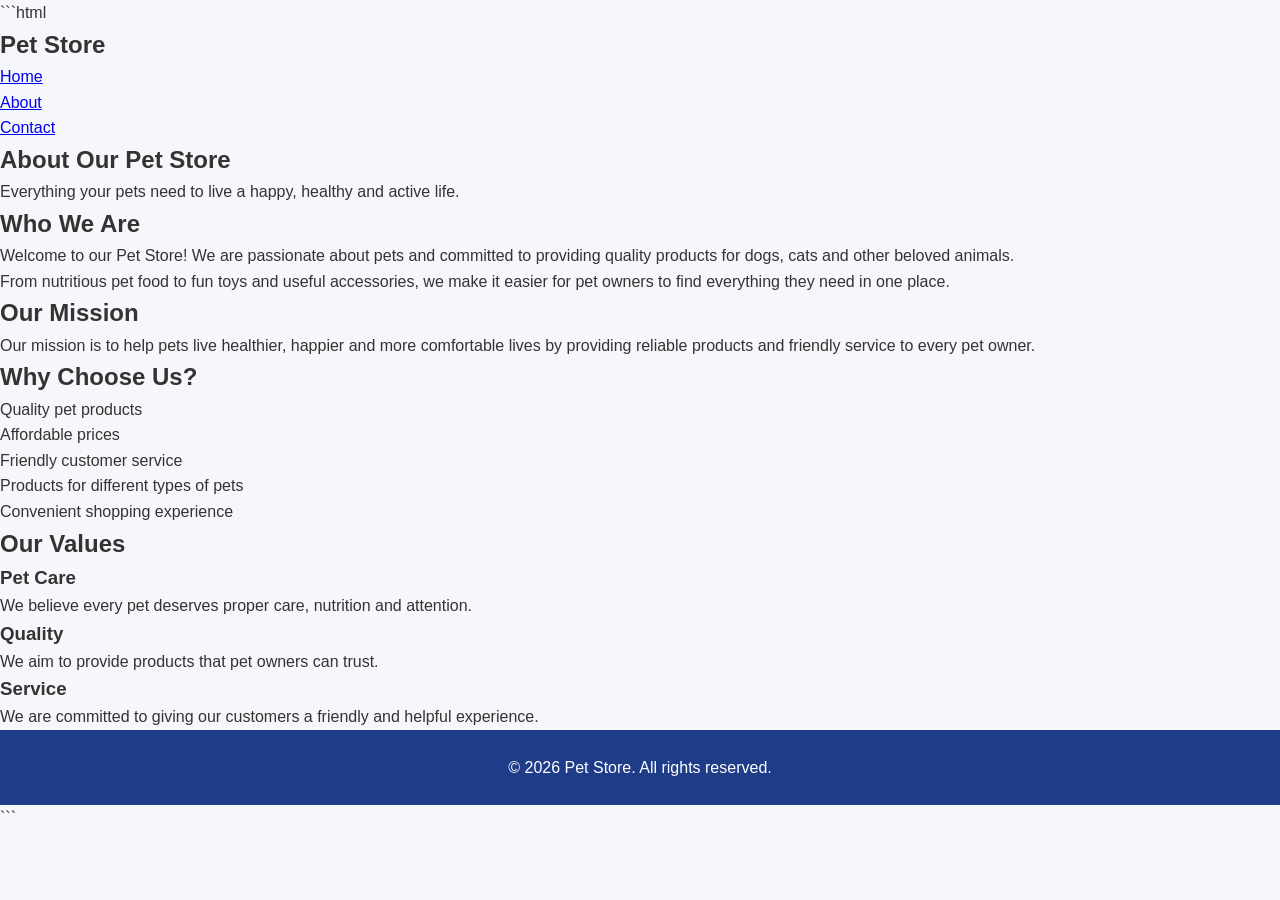
==== about.html @ a872641d "added about.html" ====
```html
<!DOCTYPE html>
<html lang="en">
<head>
    <meta charset="UTF-8">
    <meta name="viewport" content="width=device-width, initial-scale=1.0">
    <title>About Us - Pet Store</title>
    <link rel="stylesheet" href="style.css">
</head>

<body>

    <header>
        <nav>
            <h1>Pet Store</h1>

            <ul>
                <li><a href="index.html">Home</a></li>
                <li><a href="about.html">About</a></li>
                <li><a href="contact.html">Contact</a></li>
            </ul>
        </nav>
    </header>

    <main>

        <section class="about-hero">
            <h2>About Our Pet Store</h2>
            <p>
                Everything your pets need to live a happy, healthy and active life.
            </p>
        </section>

        <section class="about-content">

            <div class="about-card">
                <h2>Who We Are</h2>
                <p>
                    Welcome to our Pet Store! We are passionate about pets and
                    committed to providing quality products for dogs, cats and
                    other beloved animals.
                </p>

                <p>
                    From nutritious pet food to fun toys and useful accessories,
                    we make it easier for pet owners to find everything they
                    need in one place.
                </p>
            </div>

            <div class="about-card">
                <h2>Our Mission</h2>
                <p>
                    Our mission is to help pets live healthier, happier and more
                    comfortable lives by providing reliable products and friendly
                    service to every pet owner.
                </p>
            </div>

            <div class="about-card">
                <h2>Why Choose Us?</h2>

                <ul>
                    <li>Quality pet products</li>
                    <li>Affordable prices</li>
                    <li>Friendly customer service</li>
                    <li>Products for different types of pets</li>
                    <li>Convenient shopping experience</li>
                </ul>
            </div>

        </section>

        <section class="about-values">
            <h2>Our Values</h2>

            <div class="values-container">

                <div class="value-card">
                    <h3>Pet Care</h3>
                    <p>
                        We believe every pet deserves proper care, nutrition
                        and attention.
                    </p>
                </div>

                <div class="value-card">
                    <h3>Quality</h3>
                    <p>
                        We aim to provide products that pet owners can trust.
                    </p>
                </div>

                <div class="value-card">
                    <h3>Service</h3>
                    <p>
                        We are committed to giving our customers a friendly
                        and helpful experience.
                    </p>
                </div>

            </div>
        </section>

    </main>

    <footer>
        <p>&copy; 2026 Pet Store. All rights reserved.</p>
    </footer>

</body>
</html>
```
---- style.css ----
/* General Styles */

* {
    margin: 0;
    padding: 0;
    box-sizing: border-box;
}

body {
    font-family: Arial, sans-serif;
    line-height: 1.6;
    background-color: #f5f7fa;
    color: #333;
}


/* Navbar */

.navbar {
    display: flex;
    justify-content: space-between;
    align-items: center;

    padding: 18px 8%;

    background-color: #1f3c88;
    color: white;

    box-shadow: 0 3px 10px rgba(0, 0, 0, 0.15);
}


/* Store Name */

.navbar h1 {
    margin: 0;
    font-size: 28px;
    color: white;
    font-family:'Times New Roman', Times, serif;
}


/* Navigation Links */

.nav-links {
    display: flex;
    align-items: center;

    gap: 8px;

    list-style: none;
    margin: 0;
    padding: 0;
}


/* Individual Links */

.nav-links a {
    display: block;

    padding: 10px 18px;

    color: white;
    text-decoration: none;

    font-size: 16px;
    font-weight: 600;

    border-radius: 25px;

    transition: all 0.3s ease;
}


/* Hover Effect */

.nav-links a:hover {
    background-color: #ffd166;
    color: #1f3c88;

    transform: translateY(-2px);
}


/* Mobile */

@media (max-width: 768px) {

    .navbar {
        flex-direction: column;
        gap: 15px;
        text-align: center;
    }

    .nav-links {
        flex-wrap: wrap;
        justify-content: center;
    }
}



/* Hero Section */

.hero {
    min-height: 550px;
    display: flex;
    justify-content: center;
    align-items: center;
    text-align: center;
    padding: 40px 20px;

    background:
        linear-gradient(rgba(31, 60, 136, 0.75), rgba(31, 60, 136, 0.75)),
        url("https://images.unsplash.com/photo-1450778869180-41d0601e046e?auto=format&fit=crop&w=1600&q=80");

    background-size: cover;
    background-position: center;
    background-attachment: fixed;

    color: white;
}

.hero-content {
    max-width: 750px;
    animation: heroAppear 1s ease-out;
}

.hero h2 {
    font-size: 52px;
    margin-bottom: 20px;
    color: white;
}

.hero p {
    font-size: 19px;
    margin-bottom: 30px;
    color: #f1f5f9;
}

.hero .button {
    background-color: #ffd166;
    color: #1f3c88;
}

.hero .button:hover {
    background-color: white;
    color: #1f3c88;
    transform: translateY(-4px);
}


/* Hero Animation */

@keyframes heroAppear {
    from {
        opacity: 0;
        transform: translateY(25px);
    }

    to {
        opacity: 1;
        transform: translateY(0);
    }
}


/* Buttons */

.button {
    display: inline-block;
    padding: 12px 25px;
    background-color: #1f3c88;
    color: white;
    text-decoration: none;
    border-radius: 6px;
    font-weight: bold;
}

.button:hover {
    background-color: #162d66;
}


/* Services Section */

.services {
    padding: 80px 8%;
    text-align: center;
    background-color: #f5f7fa;
}

.services h2 {
    font-size: 36px;
    margin-bottom: 40px;
    color: #1f3c88;
}

.service-container {
    display: flex;
    justify-content: center;
    gap: 30px;
    flex-wrap: wrap;
}

.service-card {
    background-color: white;
    width: 300px;
    padding: 35px 25px;
    border-radius: 15px;

    box-shadow: 0 5px 15px rgba(0, 0, 0, 0.08);

    transition: transform 0.3s ease, box-shadow 0.3s ease;
}

.service-card:hover {
    transform: translateY(-8px);

    box-shadow: 0 12px 25px rgba(0, 0, 0, 0.15);
}

.service-card h3 {
    font-size: 22px;
    margin-bottom: 15px;
    color: #1f3c88;
}

.service-card p {
    color: #555;
    line-height: 1.7;
}

/* Contact Section */

.contact {
    padding: 70px 8%;
    text-align: center;
    background-color: #e8eef9;
}

.contact>p {
    margin-bottom: 25px;
    
}

.contact-info {
    margin-bottom: 30px;
}

.contact-info p {
    margin: 8px 0;
}


/* Footer */

footer {
    padding: 25px;
    text-align: center;
    background-color: #1f3c88;
    color: white;
}


/* Mobile Design */

@media (max-width: 768px) {

    .navbar {
        flex-direction: column;
        gap: 15px;
    }

    .nav-links {
        gap: 15px;
    }

    .hero h2 {
        font-size: 36px;
    }

    .service-container {
        flex-direction: column;
        align-items: center;
    }

    .service-card {
        width: 90%;
        max-width: 350px;
    }
}
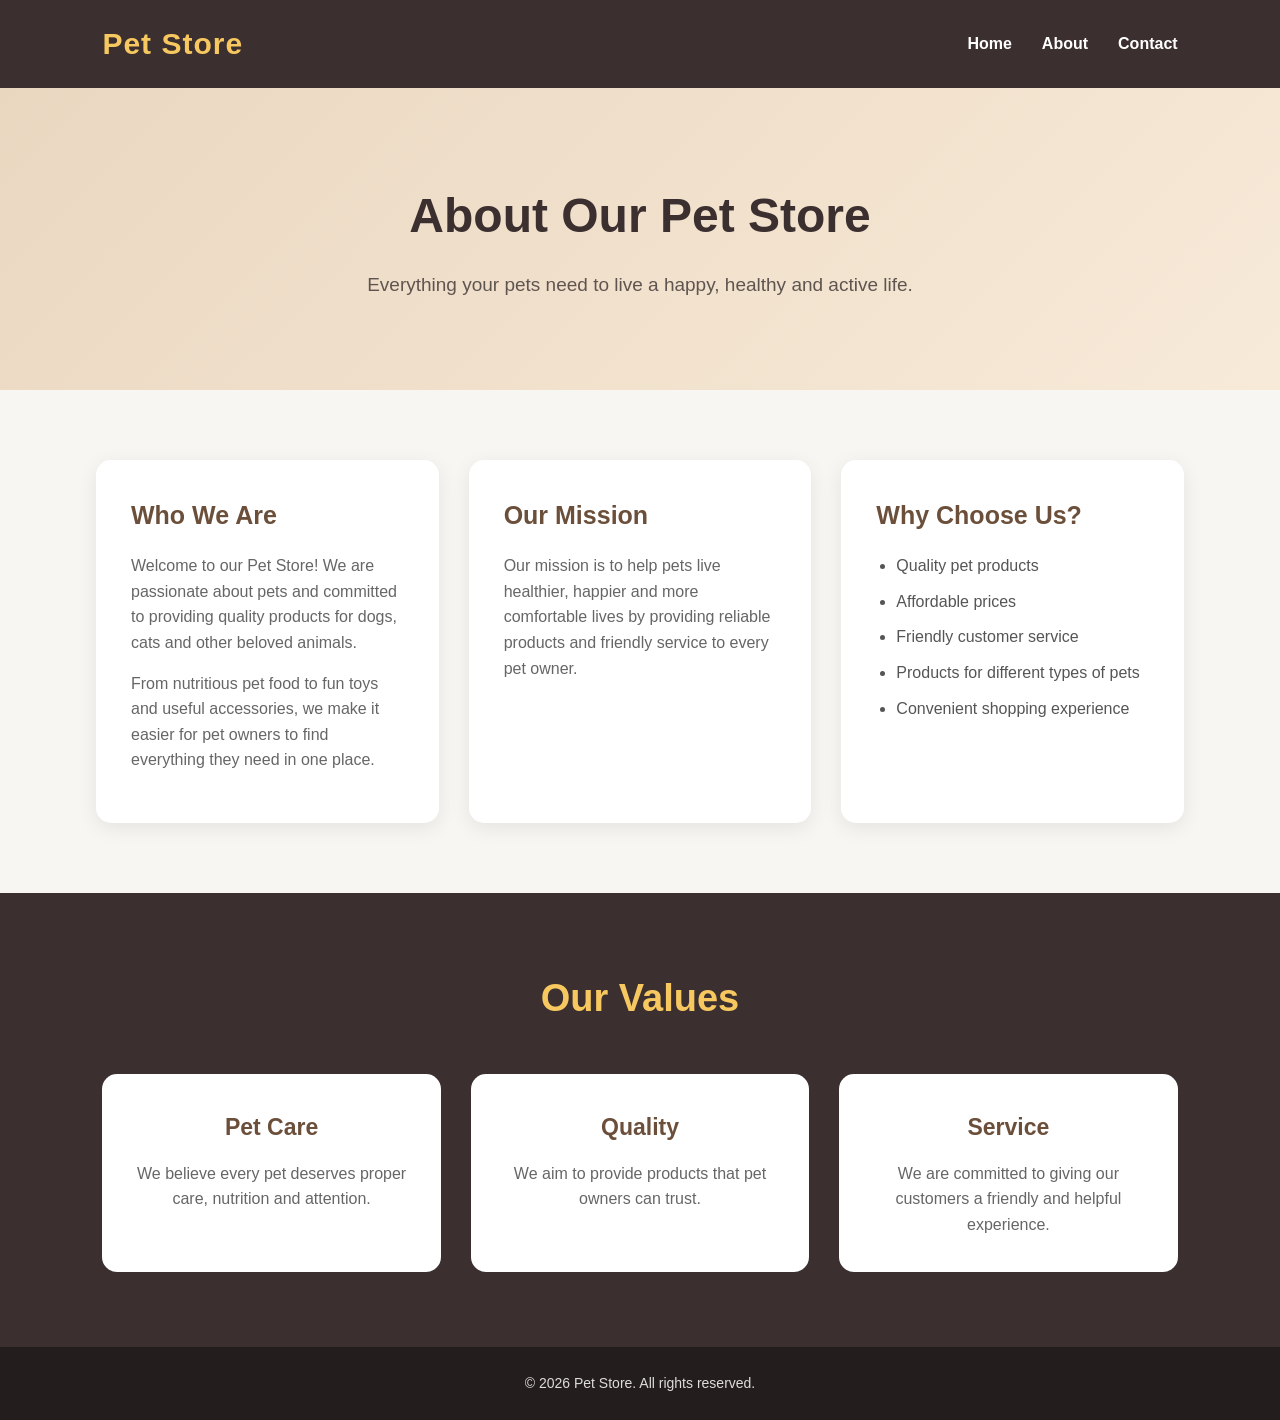
==== commit 243ae6f1: "added about.html and its styling" ====
--- a/about.html
+++ b/about.html
@@ -1,10 +1,10 @@
-```html
+
 <!DOCTYPE html>
 <html lang="en">
 <head>
     <meta charset="UTF-8">
     <meta name="viewport" content="width=device-width, initial-scale=1.0">
-    <title>About Us - Pet Store</title>
+    <title>About Us |lovies Pet Store</title>
     <link rel="stylesheet" href="style.css">
 </head>
 
@@ -110,4 +110,4 @@
 
 </body>
 </html>
-```
+
--- a/style.css
+++ b/style.css
@@ -36,7 +36,7 @@
     margin: 0;
     font-size: 28px;
     color: white;
-    font-family:'Times New Roman', Times, serif;
+    font-family: 'Times New Roman', Times, serif;
 }
 
 
@@ -242,7 +242,7 @@
 
 .contact>p {
     margin-bottom: 25px;
-    
+
 }
 
 .contact-info {
@@ -290,4 +290,179 @@
         width: 90%;
         max-width: 350px;
     }
+}
+
+/*  GENERAL STYLING */
+* {
+    margin: 0;
+    padding: 0;
+    box-sizing: border-box;
+}
+
+body {
+    font-family: Arial, Helvetica, sans-serif;
+    background-color: #f8f6f2;
+    color: #333;
+    line-height: 1.6;
+}
+
+/*  HEADER  */
+header {
+    background-color: #3b2f2f;
+    padding: 20px 8%;
+    box-shadow: 0 3px 10px rgba(0, 0, 0, 0.15);
+}
+
+nav {
+    display: flex;
+    justify-content: space-between;
+    align-items: center;
+}
+
+nav h1 {
+    color: #f6c85f;
+    font-size: 30px;
+    letter-spacing: 1px;
+}
+
+nav ul {
+    display: flex;
+    list-style: none;
+    gap: 30px;
+}
+
+nav ul li a {
+    color: white;
+    text-decoration: none;
+    font-size: 16px;
+    font-weight: bold;
+    transition: 0.3s ease;
+}
+
+nav ul li a:hover {
+    color: #f6c85f;
+}
+
+/*  ABOUT HERO  */
+.about-hero {
+    background: linear-gradient(135deg, #ead7c0, #f7ead8);
+    text-align: center;
+    padding: 90px 20px;
+}
+
+.about-hero h2 {
+    color: #3b2f2f;
+    font-size: 48px;
+    margin-bottom: 15px;
+}
+
+.about-hero p {
+    color: #5f5550;
+    font-size: 19px;
+    max-width: 650px;
+    margin: auto;
+}
+
+/*  ABOUT CONTENT  */
+.about-content {
+    width: 85%;
+    max-width: 1200px;
+    margin: 70px auto;
+    display: grid;
+    grid-template-columns: repeat(3, 1fr);
+    gap: 30px;
+}
+
+/*  ABOUT CARDS  */
+.about-card {
+    background-color: white;
+    padding: 35px;
+    border-radius: 15px;
+    box-shadow: 0 5px 20px rgba(0, 0, 0, 0.08);
+    transition: 0.3s ease;
+}
+
+.about-card:hover {
+    transform: translateY(-8px);
+    box-shadow: 0 12px 25px rgba(0, 0, 0, 0.14);
+}
+
+.about-card h2 {
+    color: #6b4f3a;
+    font-size: 25px;
+    margin-bottom: 18px;
+}
+
+.about-card p {
+    color: #666;
+    margin-bottom: 15px;
+}
+
+.about-card ul {
+    padding-left: 20px;
+    color: #555;
+}
+
+.about-card li {
+    margin-bottom: 10px;
+}
+
+/*  OUR VALUES  */
+.about-values {
+    background-color: #3b2f2f;
+    color: white;
+    padding: 75px 8%;
+    text-align: center;
+}
+
+.about-values>h2 {
+    font-size: 38px;
+    margin-bottom: 45px;
+    color: #f6c85f;
+}
+
+/*  VALUES CONTAINER  */
+.values-container {
+    max-width: 1100px;
+    margin: auto;
+    display: grid;
+    grid-template-columns: repeat(3, 1fr);
+    gap: 30px;
+}
+
+/*  VALUE CARDS */
+.value-card {
+    background-color: white;
+    color: #333;
+    padding: 35px 25px;
+    border-radius: 15px;
+    transition: 0.3s ease;
+}
+
+.value-card:hover {
+    transform: translateY(-8px);
+}
+
+.value-card h3 {
+    color: #6b4f3a;
+    font-size: 23px;
+    margin-bottom: 15px;
+}
+
+.value-card p {
+    color: #666;
+}
+
+/* FOOTER */
+footer {
+    background-color: #241d1d;
+    color: white;
+    text-align: center;
+    padding: 25px;
+    margin-top: 0;
+}
+
+footer p {
+    font-size: 14px;
+    color: #ddd;
 }
